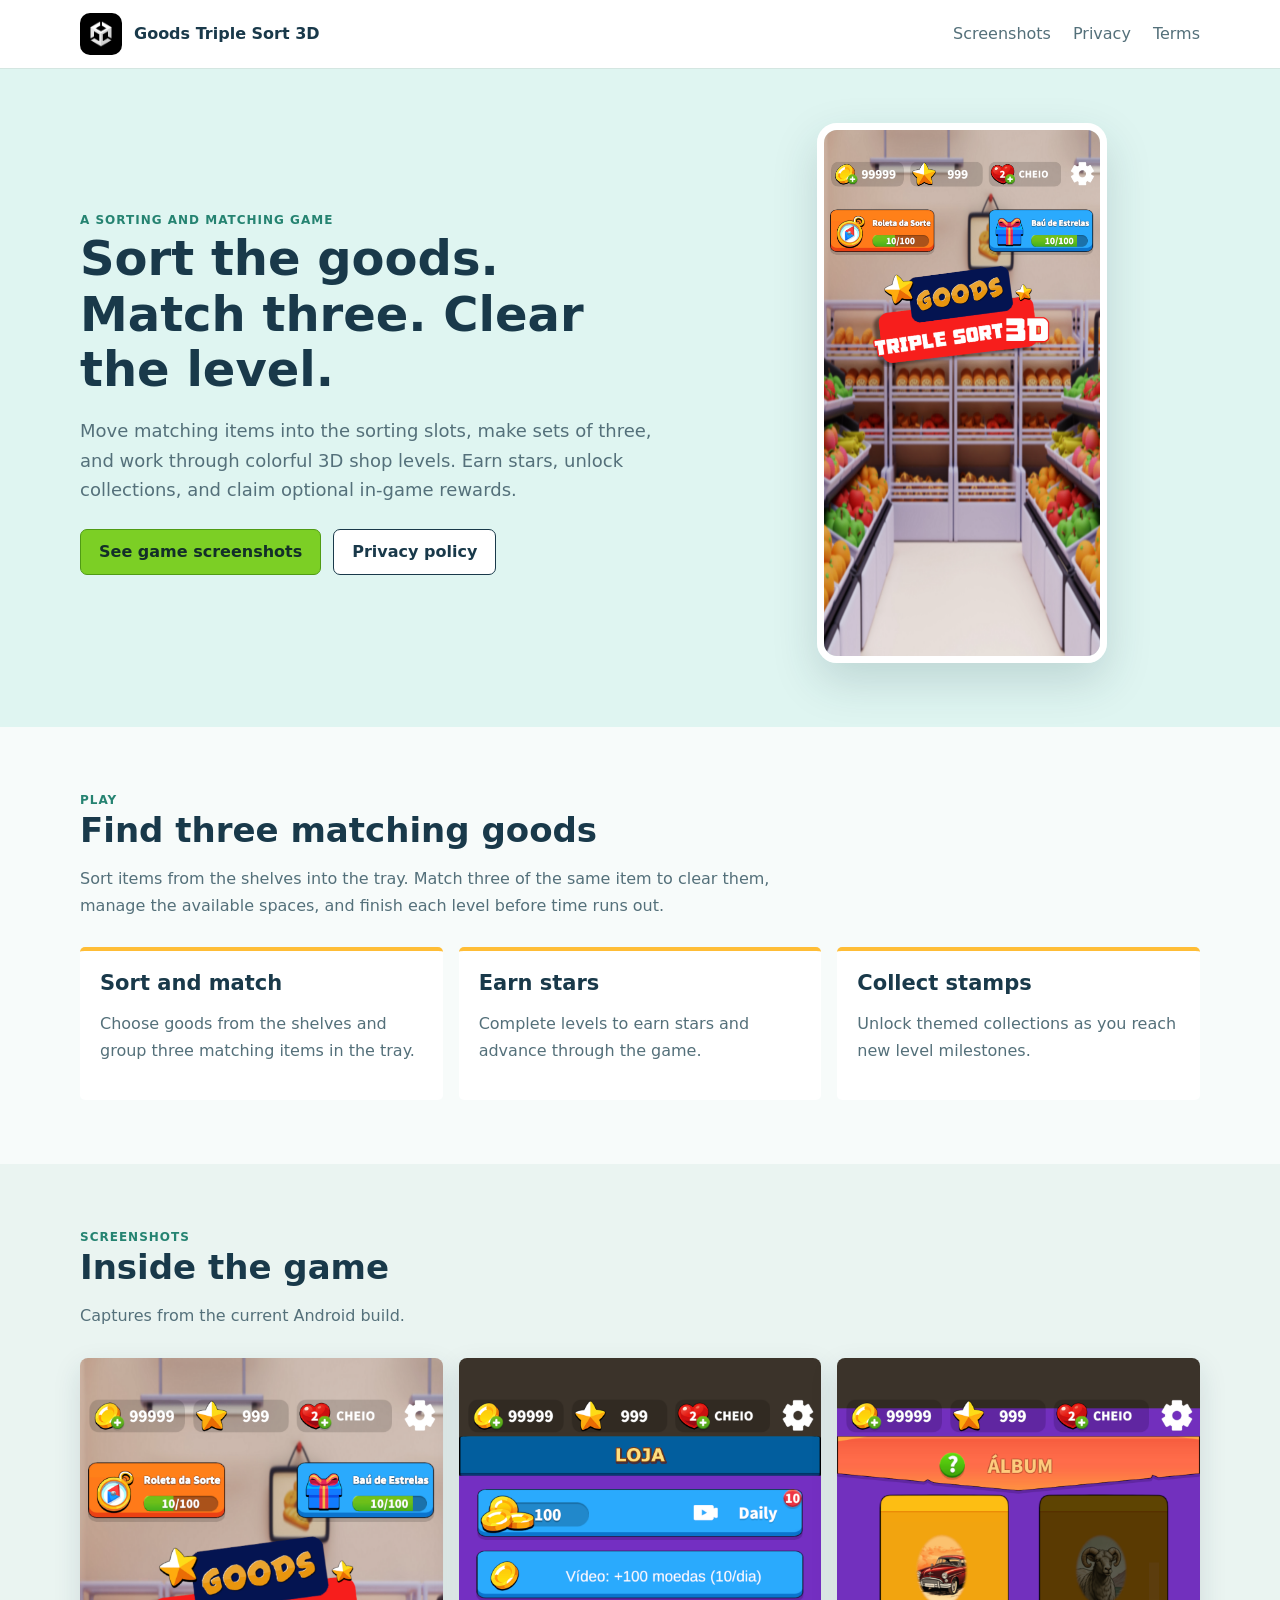
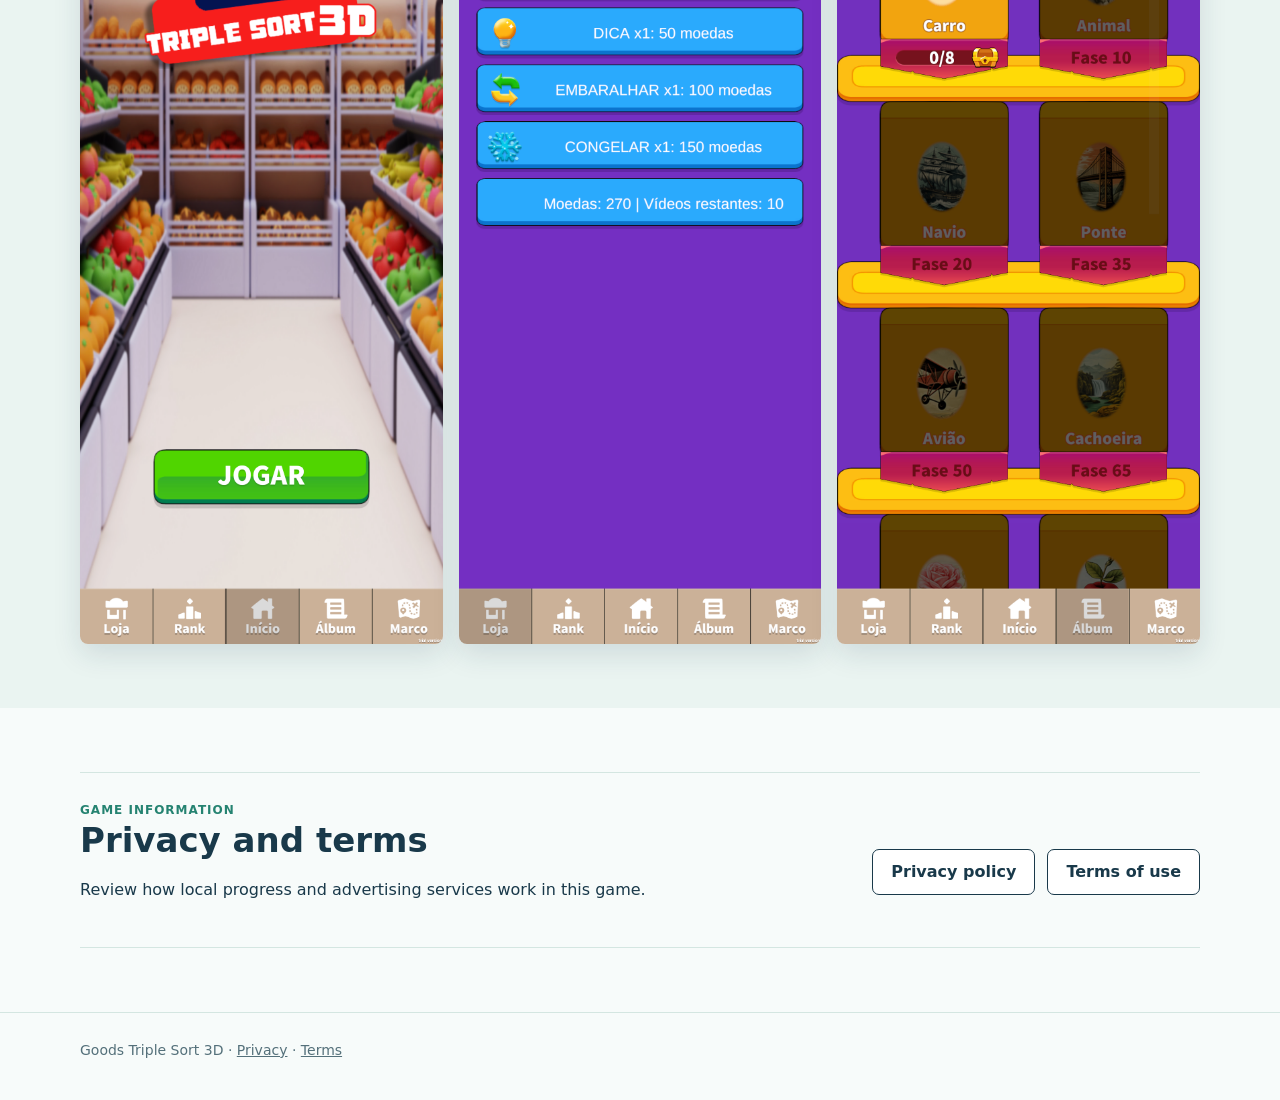
==== index.html @ 2e865c8a "Add files via upload" ====
<!doctype html>
<html lang="en">
<head><meta charset="utf-8"><meta name="viewport" content="width=device-width,initial-scale=1"><meta name="description" content="Sort colorful goods, match three, and complete levels in Goods Triple Sort 3D."><link rel="icon" href="assets/app-icon.png"><title>Goods Triple Sort 3D</title><link rel="stylesheet" href="site.css"></head>
<body><header class="top"><nav class="wrap"><a class="brand" href="index.html"><img src="assets/app-icon.png" alt=""><span>Goods Triple Sort 3D</span></a><div class="links"><a href="#screens">Screenshots</a><a href="privacy.html">Privacy</a><a href="terms.html">Terms</a></div></nav></header>
<main><section class="hero"><div class="wrap hero-grid"><div><div class="eyebrow">A sorting and matching game</div><h1>Sort the goods. Match three. Clear the level.</h1><p class="lede">Move matching items into the sorting slots, make sets of three, and work through colorful 3D shop levels. Earn stars, unlock collections, and claim optional in-game rewards.</p><div class="actions"><a class="button primary" href="#screens">See game screenshots</a><a class="button secondary" href="privacy.html">Privacy policy</a></div></div><img class="hero-shot" src="assets/home.jpg" alt="Goods Triple Sort 3D home screen"></div></section>
<section class="band"><div class="wrap"><div class="head"><div class="eyebrow">Play</div><h2>Find three matching goods</h2><p>Sort items from the shelves into the tray. Match three of the same item to clear them, manage the available spaces, and finish each level before time runs out.</p></div><div class="features"><article class="feature"><h3>Sort and match</h3><p>Choose goods from the shelves and group three matching items in the tray.</p></article><article class="feature"><h3>Earn stars</h3><p>Complete levels to earn stars and advance through the game.</p></article><article class="feature"><h3>Collect stamps</h3><p>Unlock themed collections as you reach new level milestones.</p></article></div></div></section>
<section class="band alt" id="screens"><div class="wrap"><div class="head"><div class="eyebrow">Screenshots</div><h2>Inside the game</h2><p>Captures from the current Android build.</p></div><div class="gallery"><img src="assets/home.jpg" alt="Home screen"><img src="assets/shop.jpg" alt="Shop screen"><img src="assets/stamp.jpg" alt="Stamp collection screen"></div></div></section>
<section class="band"><div class="wrap callout"><div><div class="eyebrow">Game information</div><h2>Privacy and terms</h2><p>Review how local progress and advertising services work in this game.</p></div><div class="actions"><a class="button secondary" href="privacy.html">Privacy policy</a><a class="button secondary" href="terms.html">Terms of use</a></div></div></section></main>
<footer><div class="wrap">Goods Triple Sort 3D · <a href="privacy.html">Privacy</a> · <a href="terms.html">Terms</a></div></footer></body></html>
---- site.css ----
:root{--ink:#19394a;--muted:#54707a;--paper:#f7fbfa;--sky:#dff5f1;--green:#7ccf25;--gold:#ffbd36;--line:#d4e6e1;--blue:#1595dc}
*{box-sizing:border-box}html{scroll-behavior:smooth}body{margin:0;background:var(--paper);color:var(--ink);font:16px/1.65 system-ui,-apple-system,"Segoe UI",sans-serif}a{color:inherit}.wrap{width:min(1120px,calc(100% - 36px));margin:auto}.top{background:#fff;border-bottom:1px solid var(--line)}nav{min-height:68px;display:flex;align-items:center;justify-content:space-between;gap:24px}.brand{display:flex;align-items:center;gap:12px;font-weight:800;text-decoration:none}.brand img{width:42px;height:42px;object-fit:cover;border-radius:10px}.links{display:flex;gap:22px;color:var(--muted)}.links a{text-decoration:none}.hero{background:var(--sky);padding:54px 0 64px}.hero-grid{display:grid;grid-template-columns:1fr .8fr;gap:48px;align-items:center}.eyebrow{font-size:12px;font-weight:800;color:#258371;text-transform:uppercase;letter-spacing:1px}h1,h2,h3{line-height:1.16;margin:0 0 16px}h1{font-size:48px;max-width:620px}h2{font-size:34px}h3{font-size:21px}.lede{max-width:610px;color:var(--muted);font-size:18px}.hero-shot{display:block;width:min(290px,78%);max-height:540px;object-fit:cover;object-position:top;margin:auto;border:7px solid #fff;border-radius:20px;box-shadow:0 18px 45px #19394a2b}.actions{display:flex;gap:12px;flex-wrap:wrap;margin-top:24px}.button{display:inline-flex;align-items:center;justify-content:center;min-height:46px;padding:0 18px;border-radius:7px;text-decoration:none;font-weight:750;border:1px solid var(--ink)}.primary{background:var(--green);color:#132f29;border-color:#509b14}.secondary{background:white}.band{padding:64px 0}.band.alt{background:#eaf4f1}.head{max-width:700px;margin-bottom:28px}.head p,.feature p{color:var(--muted)}.features{display:grid;grid-template-columns:repeat(3,1fr);gap:16px}.feature{padding:20px;border-top:4px solid var(--gold);background:white;border-radius:5px}.gallery{display:grid;grid-template-columns:repeat(3,1fr);gap:16px;align-items:start}.gallery img{width:100%;border-radius:8px;box-shadow:0 10px 28px #19394a21}.callout{display:flex;align-items:center;justify-content:space-between;gap:24px;border-block:1px solid var(--line);padding:28px 0}.legal{padding:56px 0 82px}.legal article{max-width:820px}.meta{color:var(--muted)}.legal h2{font-size:24px;margin-top:36px}.notice{padding:16px 20px;border-left:4px solid var(--gold);background:#fff4d8}footer{padding:26px 0 38px;color:var(--muted);font-size:14px;border-top:1px solid var(--line)}@media(max-width:760px){.wrap{width:calc(100% - 28px)}nav{min-height:60px}.links{gap:12px;font-size:14px}.hero{padding:42px 0}.hero-grid{grid-template-columns:1fr;gap:26px}h1{font-size:38px}.hero-shot{width:min(250px,70vw);max-height:440px}.band{padding:48px 0}.features,.gallery{grid-template-columns:1fr}.callout{align-items:flex-start;flex-direction:column}}
*{box-sizing:border-box}html{scroll-behavior:smooth}body{margin:0;background:var(--paper);color:var(--ink);font:16px/1.65 system-ui,-apple-system,"Segoe UI",sans-serif}a{color:inherit}.wrap{width:min(1120px,calc(100% - 36px));margin:auto}.top{background:#fff;border-bottom:1px solid var(--line)}nav{min-height:68px;display:flex;align-items:center;justify-content:space-between;gap:24px}.brand{display:flex;align-items:center;gap:12px;font-weight:800;text-decoration:none}.brand img{width:42px;height:42px;object-fit:cover;border-radius:10px}.links{display:flex;gap:22px;color:var(--muted)}.links a{text-decoration:none}.hero{background:var(--sky);padding:54px 0 64px}.hero-grid{display:grid;grid-template-columns:1fr .8fr;gap:48px;align-items:center}.eyebrow{font-size:12px;font-weight:800;color:#258371;text-transform:uppercase;letter-spacing:1px}h1,h2,h3{line-height:1.16;margin:0 0 16px}h1{font-size:48px;max-width:620px}h2{font-size:34px}h3{font-size:21px}.lede{max-width:610px;color:var(--muted);font-size:18px}.hero-shot{display:block;width:min(290px,78%);max-height:540px;object-fit:cover;object-position:top;margin:auto;border:7px solid #fff;border-radius:20px;box-shadow:0 18px 45px #19394a2b}.actions{display:flex;gap:12px;flex-wrap:wrap;margin-top:24px}.button{display:inline-flex;align-items:center;justify-content:center;min-height:46px;padding:0 18px;border-radius:7px;text-decoration:none;font-weight:750;border:1px solid var(--ink)}.primary{background:var(--green);color:#132f29;border-color:#509b14}.secondary{background:white}.band{padding:64px 0}.band.alt{background:#eaf4f1}.head{max-width:700px;margin-bottom:28px}.head p,.feature p{color:var(--muted)}.features{display:grid;grid-template-columns:repeat(3,1fr);gap:16px}.feature{padding:20px;border-top:4px solid var(--gold);background:white;border-radius:5px}.gallery{display:grid;grid-template-columns:repeat(3,1fr);gap:16px;align-items:start}.gallery img{width:100%;border-radius:8px;box-shadow:0 10px 28px #19394a21}.callout{display:flex;align-items:center;justify-content:space-between;gap:24px;border-block:1px solid var(--line);padding:28px 0}.legal{padding:56px 0 82px}.legal article{max-width:820px}.meta{color:var(--muted)}.legal h2{font-size:24px;margin-top:36px}.notice{padding:16px 20px;border-left:4px solid var(--gold);background:#fff4d8}footer{padding:26px 0 38px;color:var(--muted);font-size:14px;border-top:1px solid var(--line)}@media(max-width:760px){.wrap{width:calc(100% - 28px)}nav{min-height:60px;gap:8px}.brand{gap:7px;font-size:13px;line-height:1.2;max-width:168px}.brand img{width:34px;height:34px;flex:0 0 34px}.links{gap:9px;font-size:12px;white-space:nowrap}.hero{padding:42px 0}.hero-grid{grid-template-columns:1fr;gap:26px}h1{font-size:38px}.hero-shot{width:min(250px,70vw);max-height:440px}.band{padding:48px 0}.features,.gallery{grid-template-columns:1fr}.callout{align-items:flex-start;flex-direction:column}}
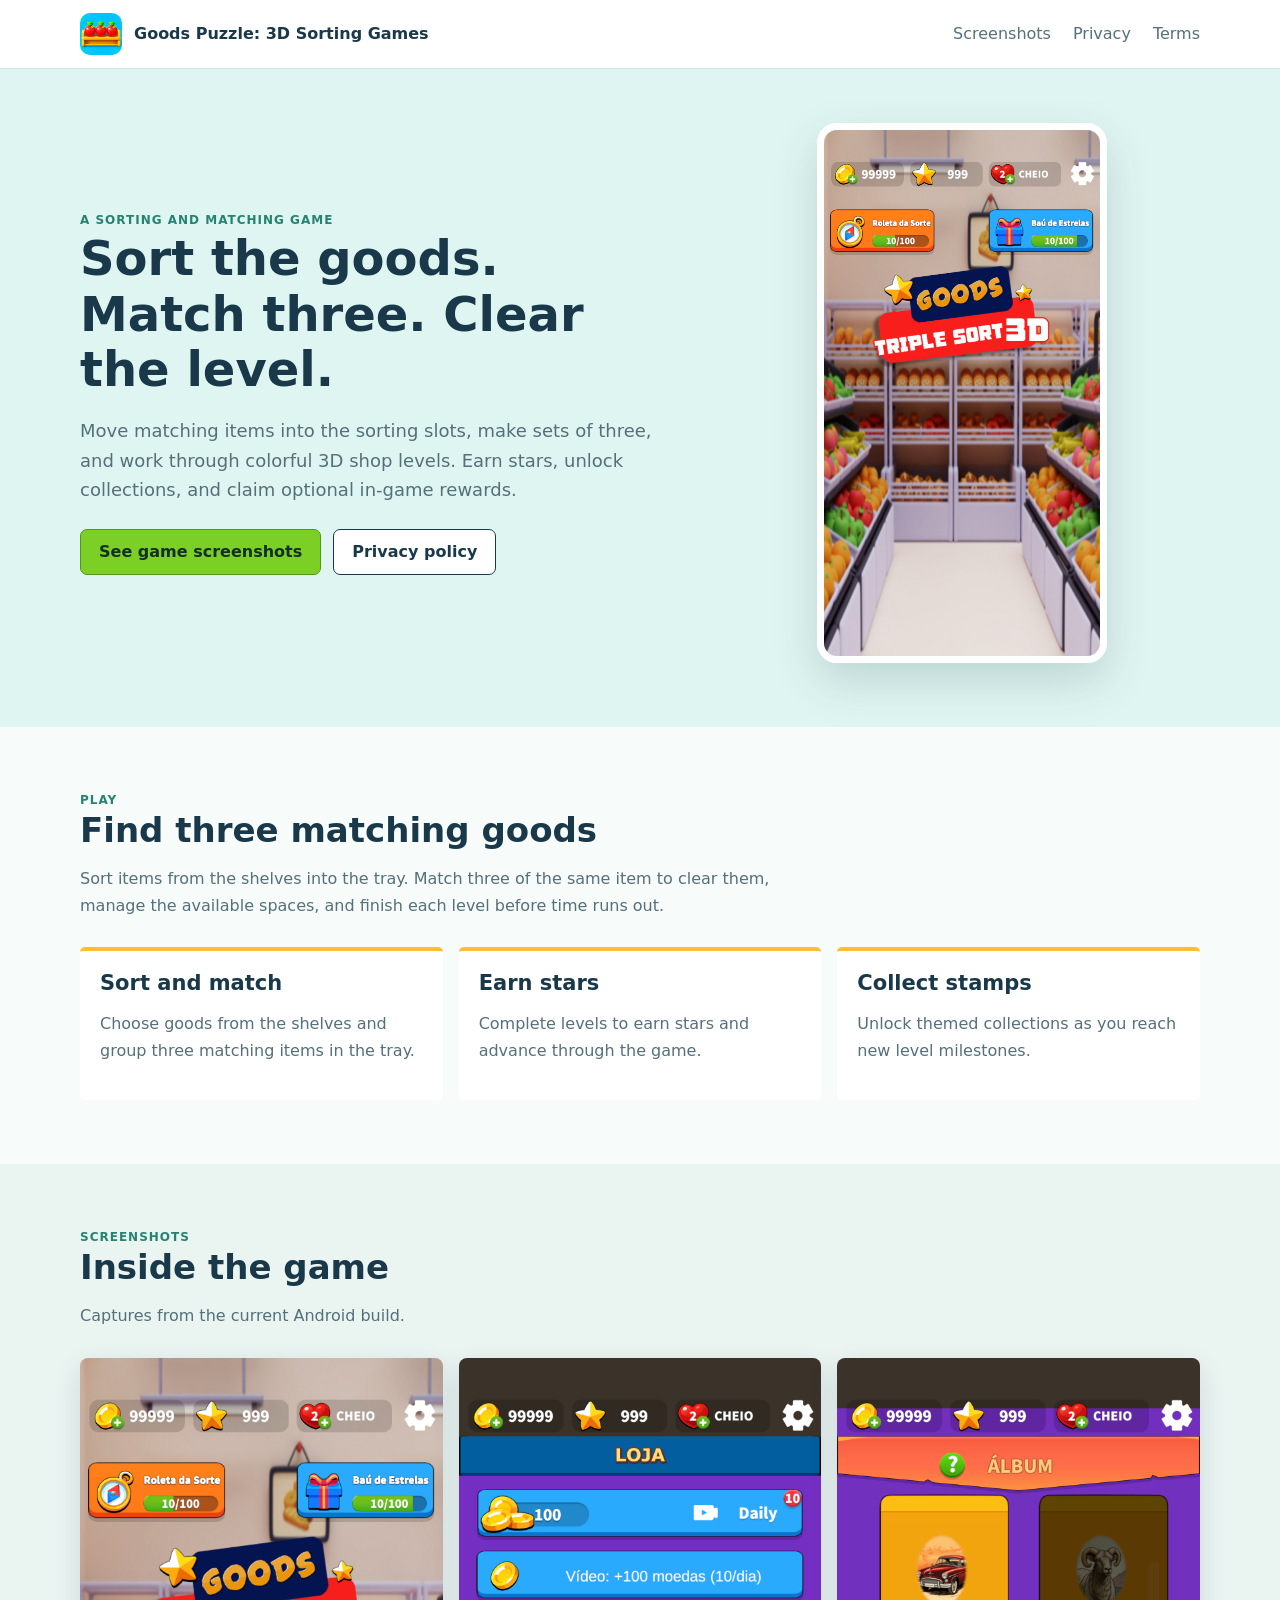
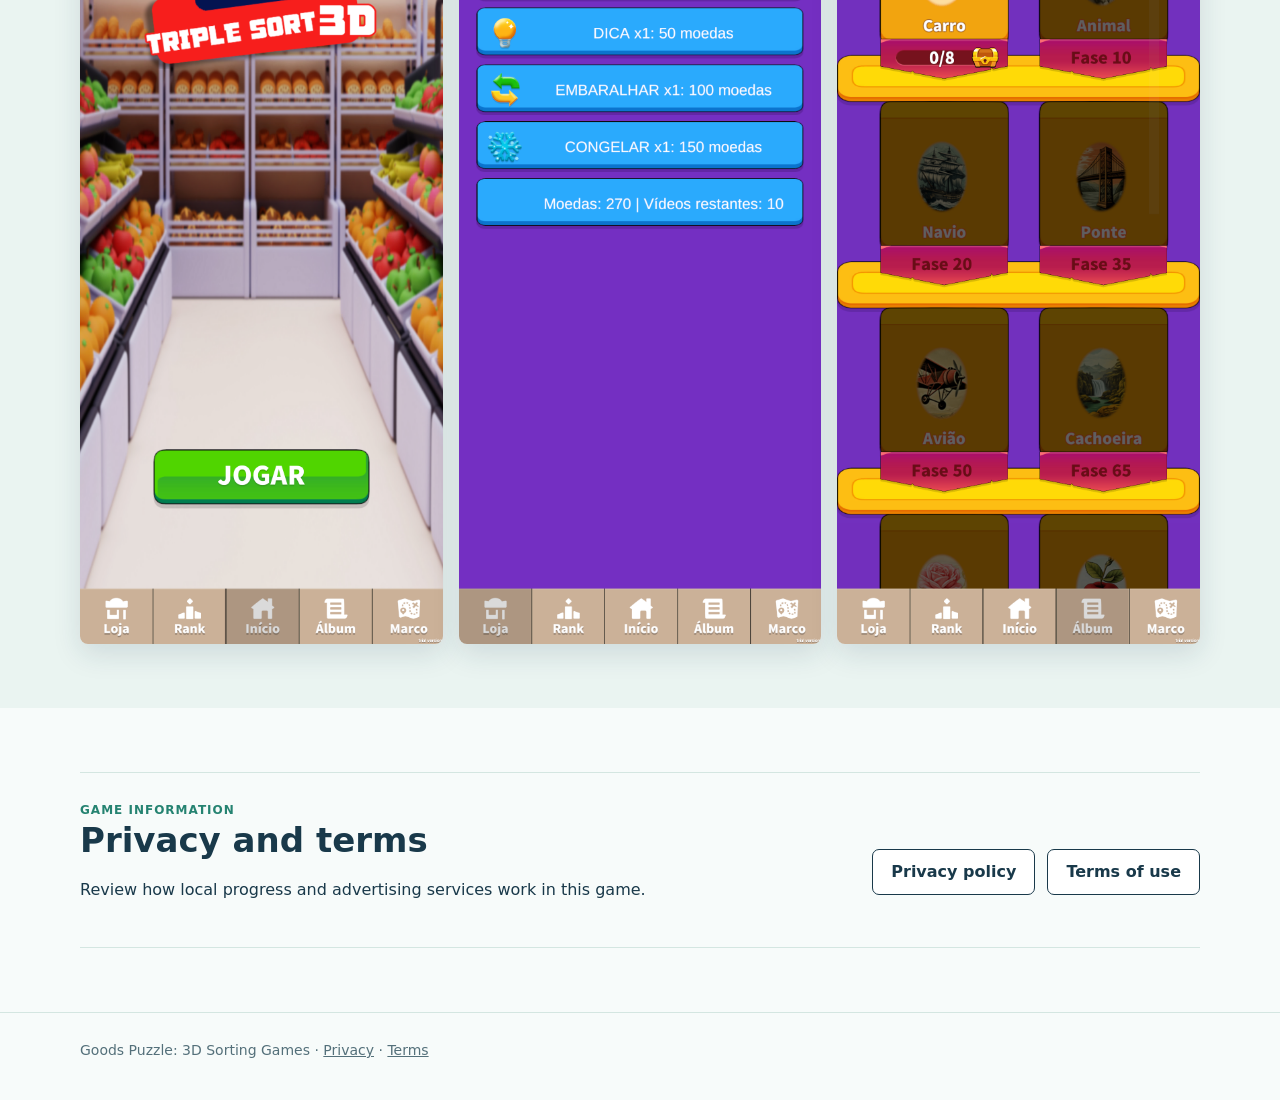
==== commit 675904ae: "Add files via upload" ====
--- a/index.html
+++ b/index.html
@@ -1,9 +1,9 @@
 <!doctype html>
 <html lang="en">
-<head><meta charset="utf-8"><meta name="viewport" content="width=device-width,initial-scale=1"><meta name="description" content="Sort colorful goods, match three, and complete levels in Goods Triple Sort 3D."><link rel="icon" href="assets/app-icon.png"><title>Goods Triple Sort 3D</title><link rel="stylesheet" href="site.css"></head>
-<body><header class="top"><nav class="wrap"><a class="brand" href="index.html"><img src="assets/app-icon.png" alt=""><span>Goods Triple Sort 3D</span></a><div class="links"><a href="#screens">Screenshots</a><a href="privacy.html">Privacy</a><a href="terms.html">Terms</a></div></nav></header>
-<main><section class="hero"><div class="wrap hero-grid"><div><div class="eyebrow">A sorting and matching game</div><h1>Sort the goods. Match three. Clear the level.</h1><p class="lede">Move matching items into the sorting slots, make sets of three, and work through colorful 3D shop levels. Earn stars, unlock collections, and claim optional in-game rewards.</p><div class="actions"><a class="button primary" href="#screens">See game screenshots</a><a class="button secondary" href="privacy.html">Privacy policy</a></div></div><img class="hero-shot" src="assets/home.jpg" alt="Goods Triple Sort 3D home screen"></div></section>
+<head><meta charset="utf-8"><meta name="viewport" content="width=device-width,initial-scale=1"><meta name="description" content="Sort colorful goods, match three, and complete levels in Goods Puzzle: 3D Sorting Games."><link rel="icon" href="assets/app-icon.png"><title>Goods Puzzle: 3D Sorting Games</title><link rel="stylesheet" href="site.css"></head>
+<body><header class="top"><nav class="wrap"><a class="brand" href="index.html"><img src="assets/app-icon.png" alt=""><span>Goods Puzzle: 3D Sorting Games</span></a><div class="links"><a href="#screens">Screenshots</a><a href="privacy.html">Privacy</a><a href="terms.html">Terms</a></div></nav></header>
+<main><section class="hero"><div class="wrap hero-grid"><div><div class="eyebrow">A sorting and matching game</div><h1>Sort the goods. Match three. Clear the level.</h1><p class="lede">Move matching items into the sorting slots, make sets of three, and work through colorful 3D shop levels. Earn stars, unlock collections, and claim optional in-game rewards.</p><div class="actions"><a class="button primary" href="#screens">See game screenshots</a><a class="button secondary" href="privacy.html">Privacy policy</a></div></div><img class="hero-shot" src="assets/home.jpg" alt="Goods Puzzle: 3D Sorting Games home screen"></div></section>
 <section class="band"><div class="wrap"><div class="head"><div class="eyebrow">Play</div><h2>Find three matching goods</h2><p>Sort items from the shelves into the tray. Match three of the same item to clear them, manage the available spaces, and finish each level before time runs out.</p></div><div class="features"><article class="feature"><h3>Sort and match</h3><p>Choose goods from the shelves and group three matching items in the tray.</p></article><article class="feature"><h3>Earn stars</h3><p>Complete levels to earn stars and advance through the game.</p></article><article class="feature"><h3>Collect stamps</h3><p>Unlock themed collections as you reach new level milestones.</p></article></div></div></section>
 <section class="band alt" id="screens"><div class="wrap"><div class="head"><div class="eyebrow">Screenshots</div><h2>Inside the game</h2><p>Captures from the current Android build.</p></div><div class="gallery"><img src="assets/home.jpg" alt="Home screen"><img src="assets/shop.jpg" alt="Shop screen"><img src="assets/stamp.jpg" alt="Stamp collection screen"></div></div></section>
 <section class="band"><div class="wrap callout"><div><div class="eyebrow">Game information</div><h2>Privacy and terms</h2><p>Review how local progress and advertising services work in this game.</p></div><div class="actions"><a class="button secondary" href="privacy.html">Privacy policy</a><a class="button secondary" href="terms.html">Terms of use</a></div></div></section></main>
-<footer><div class="wrap">Goods Triple Sort 3D · <a href="privacy.html">Privacy</a> · <a href="terms.html">Terms</a></div></footer></body></html>
+<footer><div class="wrap">Goods Puzzle: 3D Sorting Games · <a href="privacy.html">Privacy</a> · <a href="terms.html">Terms</a></div></footer></body></html>
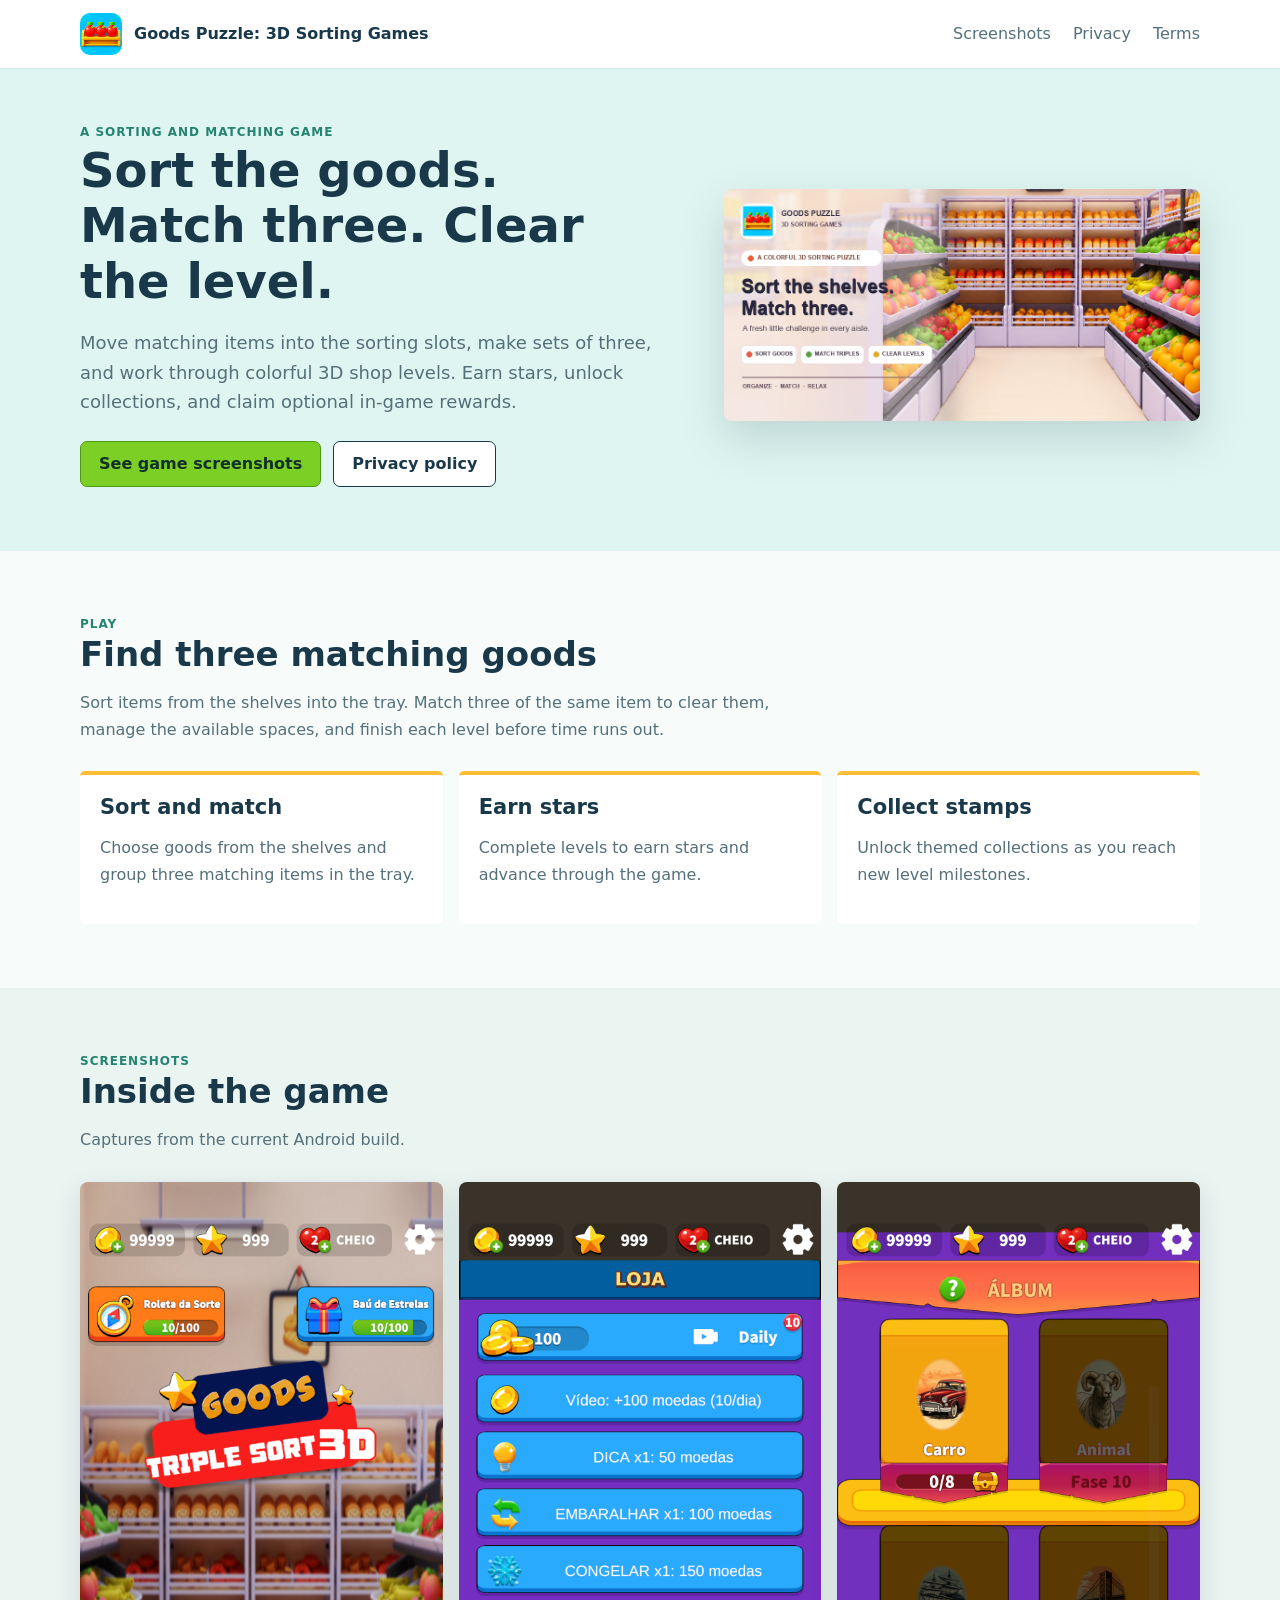
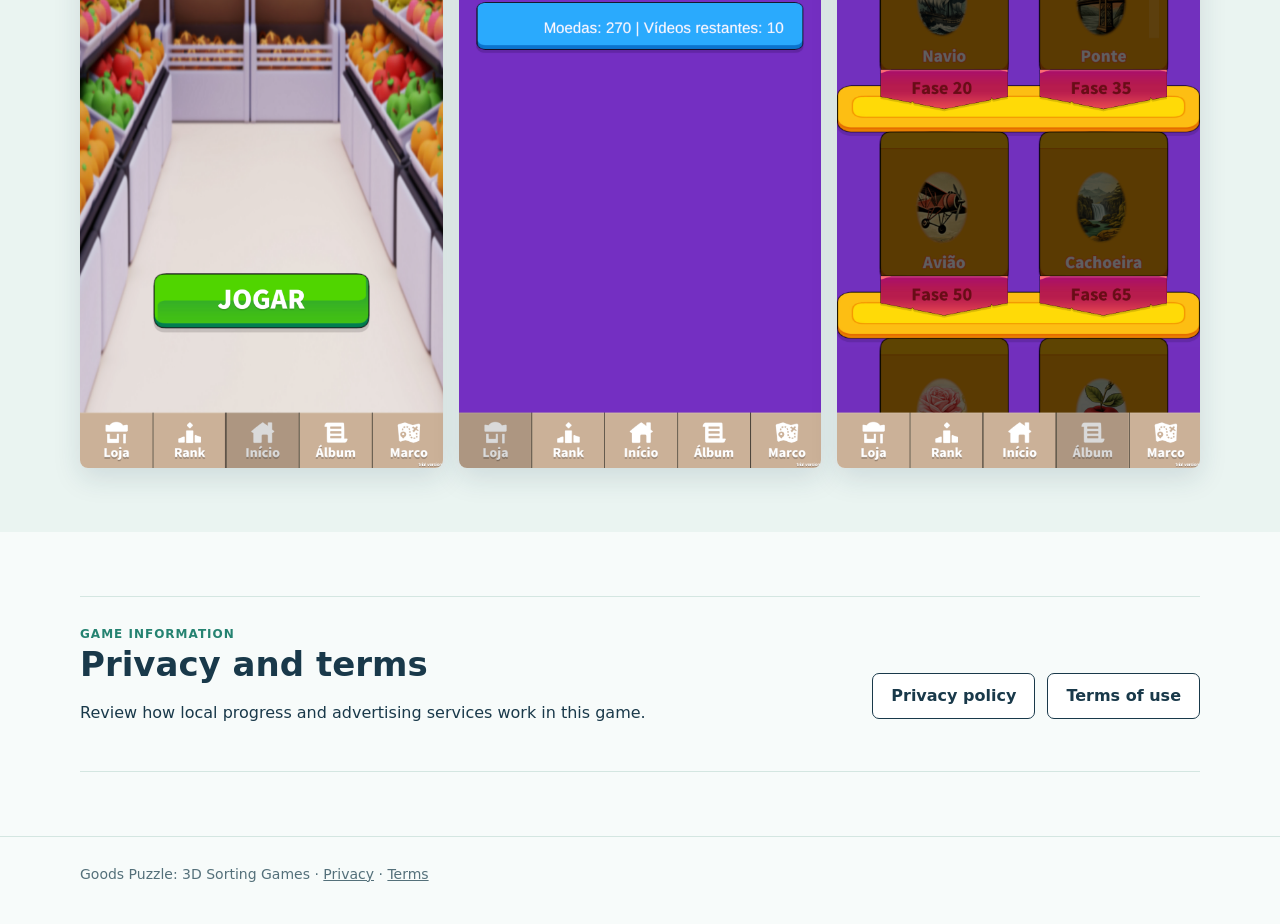
==== commit 72e33e0a: "Add files via upload" ====
--- a/index.html
+++ b/index.html
@@ -2,7 +2,7 @@
 <html lang="en">
 <head><meta charset="utf-8"><meta name="viewport" content="width=device-width,initial-scale=1"><meta name="description" content="Sort colorful goods, match three, and complete levels in Goods Puzzle: 3D Sorting Games."><link rel="icon" href="assets/app-icon.png"><title>Goods Puzzle: 3D Sorting Games</title><link rel="stylesheet" href="site.css"></head>
 <body><header class="top"><nav class="wrap"><a class="brand" href="index.html"><img src="assets/app-icon.png" alt=""><span>Goods Puzzle: 3D Sorting Games</span></a><div class="links"><a href="#screens">Screenshots</a><a href="privacy.html">Privacy</a><a href="terms.html">Terms</a></div></nav></header>
-<main><section class="hero"><div class="wrap hero-grid"><div><div class="eyebrow">A sorting and matching game</div><h1>Sort the goods. Match three. Clear the level.</h1><p class="lede">Move matching items into the sorting slots, make sets of three, and work through colorful 3D shop levels. Earn stars, unlock collections, and claim optional in-game rewards.</p><div class="actions"><a class="button primary" href="#screens">See game screenshots</a><a class="button secondary" href="privacy.html">Privacy policy</a></div></div><img class="hero-shot" src="assets/home.jpg" alt="Goods Puzzle: 3D Sorting Games home screen"></div></section>
+<main><section class="hero"><div class="wrap hero-grid"><div><div class="eyebrow">A sorting and matching game</div><h1>Sort the goods. Match three. Clear the level.</h1><p class="lede">Move matching items into the sorting slots, make sets of three, and work through colorful 3D shop levels. Earn stars, unlock collections, and claim optional in-game rewards.</p><div class="actions"><a class="button primary" href="#screens">See game screenshots</a><a class="button secondary" href="privacy.html">Privacy policy</a></div></div><img class="hero-banner" src="assets/store-feature-graphic-1024x500.png" alt="Goods Puzzle: 3D Sorting Games promotional banner with game-style supermarket shelves and colorful goods"></div></section>
 <section class="band"><div class="wrap"><div class="head"><div class="eyebrow">Play</div><h2>Find three matching goods</h2><p>Sort items from the shelves into the tray. Match three of the same item to clear them, manage the available spaces, and finish each level before time runs out.</p></div><div class="features"><article class="feature"><h3>Sort and match</h3><p>Choose goods from the shelves and group three matching items in the tray.</p></article><article class="feature"><h3>Earn stars</h3><p>Complete levels to earn stars and advance through the game.</p></article><article class="feature"><h3>Collect stamps</h3><p>Unlock themed collections as you reach new level milestones.</p></article></div></div></section>
 <section class="band alt" id="screens"><div class="wrap"><div class="head"><div class="eyebrow">Screenshots</div><h2>Inside the game</h2><p>Captures from the current Android build.</p></div><div class="gallery"><img src="assets/home.jpg" alt="Home screen"><img src="assets/shop.jpg" alt="Shop screen"><img src="assets/stamp.jpg" alt="Stamp collection screen"></div></div></section>
 <section class="band"><div class="wrap callout"><div><div class="eyebrow">Game information</div><h2>Privacy and terms</h2><p>Review how local progress and advertising services work in this game.</p></div><div class="actions"><a class="button secondary" href="privacy.html">Privacy policy</a><a class="button secondary" href="terms.html">Terms of use</a></div></div></section></main>
--- a/site.css
+++ b/site.css
@@ -1,3 +1,3 @@
 :root{--ink:#19394a;--muted:#54707a;--paper:#f7fbfa;--sky:#dff5f1;--green:#7ccf25;--gold:#ffbd36;--line:#d4e6e1;--blue:#1595dc}
-*{box-sizing:border-box}html{scroll-behavior:smooth}body{margin:0;background:var(--paper);color:var(--ink);font:16px/1.65 system-ui,-apple-system,"Segoe UI",sans-serif}a{color:inherit}.wrap{width:min(1120px,calc(100% - 36px));margin:auto}.top{background:#fff;border-bottom:1px solid var(--line)}nav{min-height:68px;display:flex;align-items:center;justify-content:space-between;gap:24px}.brand{display:flex;align-items:center;gap:12px;font-weight:800;text-decoration:none}.brand img{width:42px;height:42px;object-fit:cover;border-radius:10px}.links{display:flex;gap:22px;color:var(--muted)}.links a{text-decoration:none}.hero{background:var(--sky);padding:54px 0 64px}.hero-grid{display:grid;grid-template-columns:1fr .8fr;gap:48px;align-items:center}.eyebrow{font-size:12px;font-weight:800;color:#258371;text-transform:uppercase;letter-spacing:1px}h1,h2,h3{line-height:1.16;margin:0 0 16px}h1{font-size:48px;max-width:620px}h2{font-size:34px}h3{font-size:21px}.lede{max-width:610px;color:var(--muted);font-size:18px}.hero-shot{display:block;width:min(290px,78%);max-height:540px;object-fit:cover;object-position:top;margin:auto;border:7px solid #fff;border-radius:20px;box-shadow:0 18px 45px #19394a2b}.actions{display:flex;gap:12px;flex-wrap:wrap;margin-top:24px}.button{display:inline-flex;align-items:center;justify-content:center;min-height:46px;padding:0 18px;border-radius:7px;text-decoration:none;font-weight:750;border:1px solid var(--ink)}.primary{background:var(--green);color:#132f29;border-color:#509b14}.secondary{background:white}.band{padding:64px 0}.band.alt{background:#eaf4f1}.head{max-width:700px;margin-bottom:28px}.head p,.feature p{color:var(--muted)}.features{display:grid;grid-template-columns:repeat(3,1fr);gap:16px}.feature{padding:20px;border-top:4px solid var(--gold);background:white;border-radius:5px}.gallery{display:grid;grid-template-columns:repeat(3,1fr);gap:16px;align-items:start}.gallery img{width:100%;border-radius:8px;box-shadow:0 10px 28px #19394a21}.callout{display:flex;align-items:center;justify-content:space-between;gap:24px;border-block:1px solid var(--line);padding:28px 0}.legal{padding:56px 0 82px}.legal article{max-width:820px}.meta{color:var(--muted)}.legal h2{font-size:24px;margin-top:36px}.notice{padding:16px 20px;border-left:4px solid var(--gold);background:#fff4d8}footer{padding:26px 0 38px;color:var(--muted);font-size:14px;border-top:1px solid var(--line)}@media(max-width:760px){.wrap{width:calc(100% - 28px)}nav{min-height:60px}.links{gap:12px;font-size:14px}.hero{padding:42px 0}.hero-grid{grid-template-columns:1fr;gap:26px}h1{font-size:38px}.hero-shot{width:min(250px,70vw);max-height:440px}.band{padding:48px 0}.features,.gallery{grid-template-columns:1fr}.callout{align-items:flex-start;flex-direction:column}}
+*{box-sizing:border-box}html{scroll-behavior:smooth}body{margin:0;background:var(--paper);color:var(--ink);font:16px/1.65 system-ui,-apple-system,"Segoe UI",sans-serif}a{color:inherit}.wrap{width:min(1120px,calc(100% - 36px));margin:auto}.top{background:#fff;border-bottom:1px solid var(--line)}nav{min-height:68px;display:flex;align-items:center;justify-content:space-between;gap:24px}.brand{display:flex;align-items:center;gap:12px;font-weight:800;text-decoration:none}.brand img{width:42px;height:42px;object-fit:cover;border-radius:10px}.links{display:flex;gap:22px;color:var(--muted)}.links a{text-decoration:none}.hero{background:var(--sky);padding:54px 0 64px}.hero-grid{display:grid;grid-template-columns:1fr .8fr;gap:48px;align-items:center}.eyebrow{font-size:12px;font-weight:800;color:#258371;text-transform:uppercase;letter-spacing:1px}h1,h2,h3{line-height:1.16;margin:0 0 16px}h1{font-size:48px;max-width:620px}h2{font-size:34px}h3{font-size:21px}.lede{max-width:610px;color:var(--muted);font-size:18px}.hero-shot{display:block;width:min(290px,78%);max-height:540px;object-fit:cover;object-position:top;margin:auto;border:7px solid #fff;border-radius:20px;box-shadow:0 18px 45px #19394a2b}.hero-banner{display:block;width:100%;height:auto;aspect-ratio:1024/500;object-fit:cover;border-radius:8px;box-shadow:0 18px 45px #19394a2b}.actions{display:flex;gap:12px;flex-wrap:wrap;margin-top:24px}.button{display:inline-flex;align-items:center;justify-content:center;min-height:46px;padding:0 18px;border-radius:7px;text-decoration:none;font-weight:750;border:1px solid var(--ink)}.primary{background:var(--green);color:#132f29;border-color:#509b14}.secondary{background:white}.band{padding:64px 0}.band.alt{background:#eaf4f1}.head{max-width:700px;margin-bottom:28px}.head p,.feature p{color:var(--muted)}.features{display:grid;grid-template-columns:repeat(3,1fr);gap:16px}.feature{padding:20px;border-top:4px solid var(--gold);background:white;border-radius:5px}.gallery{display:grid;grid-template-columns:repeat(3,1fr);gap:16px;align-items:start}.gallery img{width:100%;border-radius:8px;box-shadow:0 10px 28px #19394a21}.callout{display:flex;align-items:center;justify-content:space-between;gap:24px;border-block:1px solid var(--line);padding:28px 0}.legal{padding:56px 0 82px}.legal article{max-width:820px}.meta{color:var(--muted)}.legal h2{font-size:24px;margin-top:36px}.notice{padding:16px 20px;border-left:4px solid var(--gold);background:#fff4d8}footer{padding:26px 0 38px;color:var(--muted);font-size:14px;border-top:1px solid var(--line)}@media(max-width:760px){.wrap{width:calc(100% - 28px)}nav{min-height:60px}.links{gap:12px;font-size:14px}.hero{padding:42px 0}.hero-grid{grid-template-columns:1fr;gap:26px}h1{font-size:38px}.hero-shot{width:min(250px,70vw);max-height:440px}.hero-banner{width:100%;max-width:560px;margin:auto}.band{padding:48px 0}.features,.gallery{grid-template-columns:1fr}.callout{align-items:flex-start;flex-direction:column}}
 *{box-sizing:border-box}html{scroll-behavior:smooth}body{margin:0;background:var(--paper);color:var(--ink);font:16px/1.65 system-ui,-apple-system,"Segoe UI",sans-serif}a{color:inherit}.wrap{width:min(1120px,calc(100% - 36px));margin:auto}.top{background:#fff;border-bottom:1px solid var(--line)}nav{min-height:68px;display:flex;align-items:center;justify-content:space-between;gap:24px}.brand{display:flex;align-items:center;gap:12px;font-weight:800;text-decoration:none}.brand img{width:42px;height:42px;object-fit:cover;border-radius:10px}.links{display:flex;gap:22px;color:var(--muted)}.links a{text-decoration:none}.hero{background:var(--sky);padding:54px 0 64px}.hero-grid{display:grid;grid-template-columns:1fr .8fr;gap:48px;align-items:center}.eyebrow{font-size:12px;font-weight:800;color:#258371;text-transform:uppercase;letter-spacing:1px}h1,h2,h3{line-height:1.16;margin:0 0 16px}h1{font-size:48px;max-width:620px}h2{font-size:34px}h3{font-size:21px}.lede{max-width:610px;color:var(--muted);font-size:18px}.hero-shot{display:block;width:min(290px,78%);max-height:540px;object-fit:cover;object-position:top;margin:auto;border:7px solid #fff;border-radius:20px;box-shadow:0 18px 45px #19394a2b}.actions{display:flex;gap:12px;flex-wrap:wrap;margin-top:24px}.button{display:inline-flex;align-items:center;justify-content:center;min-height:46px;padding:0 18px;border-radius:7px;text-decoration:none;font-weight:750;border:1px solid var(--ink)}.primary{background:var(--green);color:#132f29;border-color:#509b14}.secondary{background:white}.band{padding:64px 0}.band.alt{background:#eaf4f1}.head{max-width:700px;margin-bottom:28px}.head p,.feature p{color:var(--muted)}.features{display:grid;grid-template-columns:repeat(3,1fr);gap:16px}.feature{padding:20px;border-top:4px solid var(--gold);background:white;border-radius:5px}.gallery{display:grid;grid-template-columns:repeat(3,1fr);gap:16px;align-items:start}.gallery img{width:100%;border-radius:8px;box-shadow:0 10px 28px #19394a21}.callout{display:flex;align-items:center;justify-content:space-between;gap:24px;border-block:1px solid var(--line);padding:28px 0}.legal{padding:56px 0 82px}.legal article{max-width:820px}.meta{color:var(--muted)}.legal h2{font-size:24px;margin-top:36px}.notice{padding:16px 20px;border-left:4px solid var(--gold);background:#fff4d8}footer{padding:26px 0 38px;color:var(--muted);font-size:14px;border-top:1px solid var(--line)}@media(max-width:760px){.wrap{width:calc(100% - 28px)}nav{min-height:60px;gap:8px}.brand{gap:7px;font-size:13px;line-height:1.2;max-width:168px}.brand img{width:34px;height:34px;flex:0 0 34px}.links{gap:9px;font-size:12px;white-space:nowrap}.hero{padding:42px 0}.hero-grid{grid-template-columns:1fr;gap:26px}h1{font-size:38px}.hero-shot{width:min(250px,70vw);max-height:440px}.band{padding:48px 0}.features,.gallery{grid-template-columns:1fr}.callout{align-items:flex-start;flex-direction:column}}
